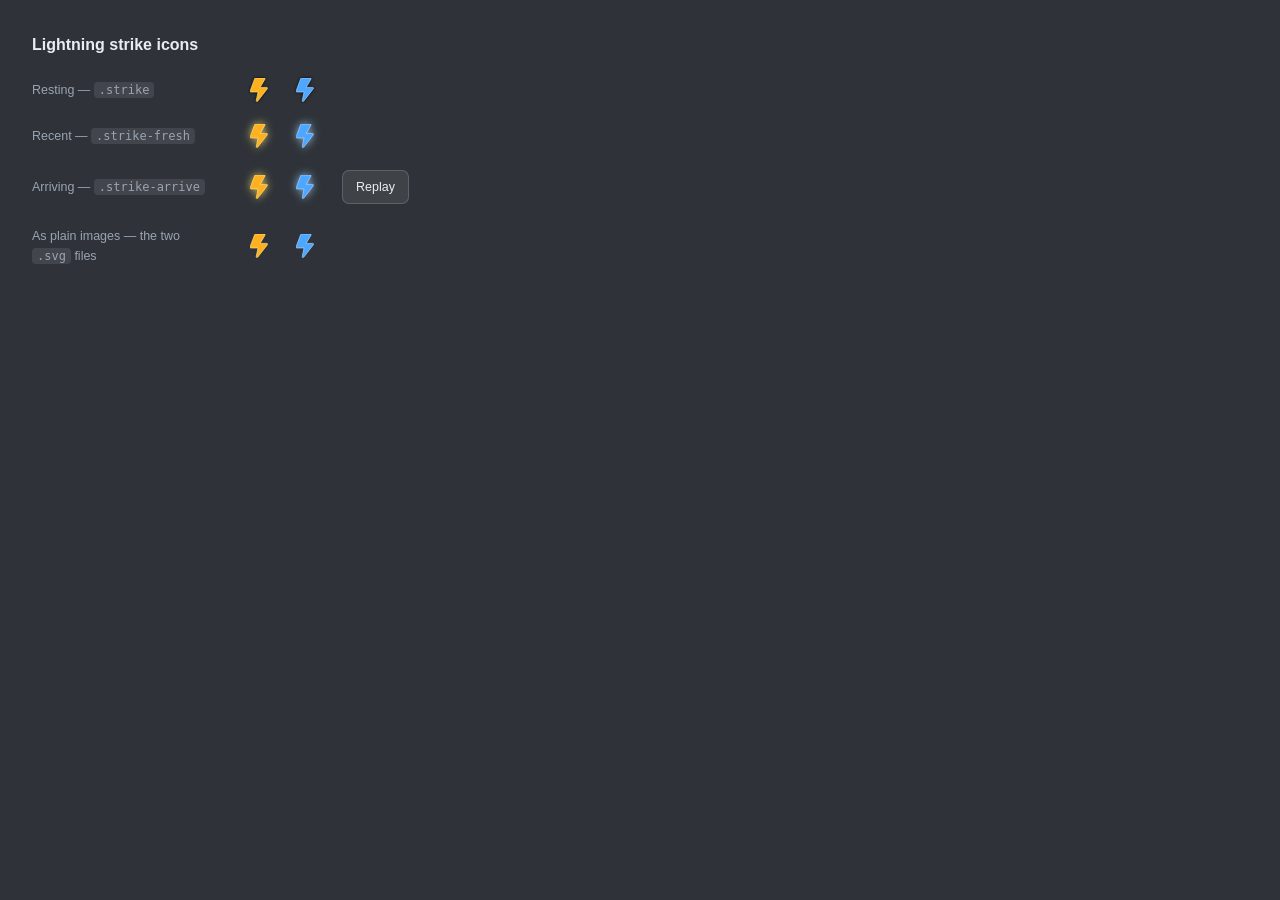
==== docs/strike-icons/index.html @ a3088494 "Add a standalone strike-icons bundle docs/strike-icons/ packages the marker styling for use outside " ====
<!doctype html>
<html lang="en">
<head>
<meta charset="utf-8">
<meta name="viewport" content="width=device-width, initial-scale=1">
<title>Lightning strike icons</title>
<link rel="stylesheet" href="strike-icons.css">
<style>
  body { margin:0; padding:32px; background:#2f3339; color:#e9edf2;
    font:14px/1.6 -apple-system, BlinkMacSystemFont, "Segoe UI", Inter, sans-serif; }
  h1 { font-size:16px; margin:0 0 20px; }
  .row { display:flex; align-items:center; gap:28px; margin-bottom:22px; }
  .row .label { width:190px; color:#9aa4b1; font-size:12.5px; }
  button { background:rgba(255,255,255,.08); color:#e9edf2;
    border:1px solid rgba(255,255,255,.16); border-radius:7px;
    padding:6px 13px; font:inherit; font-size:12.5px; cursor:pointer; }
  code { background:rgba(255,255,255,.09); padding:1px 5px; border-radius:4px; font-size:12px; }
</style>
</head>
<body>

<h1>Lightning strike icons</h1>

<div class="row">
  <span class="label">Resting — <code>.strike</code></span>
  <span class="strike strike-orange"><svg viewBox="0 0 23 31"><path/></svg></span>
  <span class="strike strike-blue"><svg viewBox="0 0 23 31"><path/></svg></span>
</div>

<div class="row">
  <span class="label">Recent — <code>.strike-fresh</code></span>
  <span class="strike strike-orange strike-fresh"><svg viewBox="0 0 23 31"><path/></svg></span>
  <span class="strike strike-blue strike-fresh"><svg viewBox="0 0 23 31"><path/></svg></span>
</div>

<div class="row">
  <span class="label">Arriving — <code>.strike-arrive</code></span>
  <span class="strike strike-orange" id="a"><span class="strike-ring"></span><svg viewBox="0 0 23 31"><path/></svg></span>
  <span class="strike strike-blue" id="b"><span class="strike-ring"></span><svg viewBox="0 0 23 31"><path/></svg></span>
  <button id="play">Replay</button>
</div>

<div class="row">
  <span class="label">As plain images — the two <code>.svg</code> files</span>
  <img src="lightning-orange.svg" alt="Cloud-to-ground strike" width="18">
  <img src="lightning-blue.svg" alt="Intra-cloud strike" width="18">
</div>

<script>
/* One shared path, filled into every inline <svg> on the page. Inline is what
   lets the CSS animate the fill for the white-hot flash. */
const D = 'M18.3193 0H6.95469C6.5366 0 6.16264 0.260099 6.01717 0.652067L0.0632346 16.6952C-0.179191 17.3484 0.303992 18.0431 1.00075 18.0431H10.277L7.94665 29.2503C7.73063 30.2892 9.06821 30.905 9.717 30.0653L22.3178 13.7581C22.8257 13.1008 22.3572 12.1466 21.5265 12.1466H12.9558L19.1824 1.50502C19.5725 0.838366 19.0917 0 18.3193 0Z';
document.querySelectorAll('.strike svg path').forEach(p => p.setAttribute('d', D));

/* Add .strike-arrive to animate; remove it on animationend and the icon settles
   into whatever state it is left in. */
function arrive(el) {
  el.classList.remove('strike-arrive');
  void el.offsetWidth;                       // restart the animation
  el.classList.add('strike-arrive');
  el.addEventListener('animationend', function done(ev) {
    if (ev.animationName !== 'strike-bloom') return;
    el.removeEventListener('animationend', done);
    el.classList.remove('strike-arrive');
    el.classList.add('strike-fresh');         // hand over to the static halo
  });
}
const play = () => ['a', 'b'].forEach(id => arrive(document.getElementById(id)));
document.getElementById('play').addEventListener('click', play);
play();
</script>
</body>
</html>
---- docs/strike-icons/strike-icons.css ----
/* ============================================================================
   Lightning strike icons — standalone styling
   ----------------------------------------------------------------------------
   Self-contained: no build step, no dependencies, nothing outside this file.

   Markup, per strike:

     <span class="strike strike-orange">
       <span class="strike-ring"></span>
       <svg viewBox="0 0 23 31"><path d="…"/></svg>
     </span>

   Add classes to change state:
     .strike-fresh    static halo   — hold it while the strike is recent
     .strike-arrive   arrival       — add once on arrival, remove on animationend

   The <svg> must be INLINE in the HTML, not an <img src="lightning-orange.svg">.
   The white-hot flash animates the path's fill, and CSS cannot reach inside an
   image. The two .svg files in this folder have their colours baked in for use
   as plain images where no animation is needed.
   ========================================================================= */

.strike {
  /* Palette. Override these on .strike (or any ancestor) for other colours. */
  --c:     #ffb020;                    /* body   */
  --c2:    #ffe27a;                    /* rim    */
  --halo:  rgba(255, 226, 122, .8);    /* glow while fresh */

  /* 23:31 is the artwork's aspect ratio — keep it or the glyph letterboxes. */
  --w: 18px;
  --h: 24px;

  position: relative;
  display: inline-block;
  width: var(--w);
  height: var(--h);
}

.strike-orange { --c: #ffb020; --c2: #ffe27a; --halo: rgba(255, 226, 122, .8); }
.strike-blue   { --c: #4da6ff; --c2: #a8d5ff; --halo: rgba(168, 213, 255, .8); }

.strike svg {
  width: 100%; height: 100%; display: block;
  filter: drop-shadow(0 0 1.5px rgba(0, 0, 0, .85));
  /* Eases every handover between arrival, halo and rest so none of them pops. */
  transition: filter .45s ease-out;
}
.strike svg path {
  fill: var(--c); stroke: var(--c2); stroke-width: .9;
  stroke-linejoin: round; stroke-linecap: round;
}

/* Scale from the point the strike actually hits, so it holds still while the
   glyph grows. Orange is a ground strike, so it is anchored at the bolt tip. */
.strike-orange svg { transform-origin: 50% 100%; }
.strike-blue   svg { transform-origin: 50% 50%; }

/* ---------------------------------------------------------------------------
   The state — held, unanimated, while a strike is recent.
   Opacity alone cannot express recency: if you fade strikes by age, the top of
   that ramp is flat, so the newest and the nearly-expired look identical.
   ------------------------------------------------------------------------ */
.strike-fresh svg { filter: drop-shadow(0 0 4px var(--halo)); }

/* ---------------------------------------------------------------------------
   The moment — fires once, on arrival. About 2.9s end to end.
   Every keyframe ends where the state above starts, so removing .strike-arrive
   hands over to .strike-fresh invisibly.
   ------------------------------------------------------------------------ */

/* The ring expands from the strike point, so it is anchored to the bolt tip for
   ground strikes and to the centre for cloud strikes. */
.strike-ring {
  position: absolute; left: 50%; top: 100%;
  width: 12px; height: 12px; margin: -6px 0 0 -6px;
  border-radius: 50%; border: 2px solid var(--c2);
  opacity: 0; pointer-events: none;
}
.strike-blue .strike-ring { top: 50%; }

/* The drop rides on the <svg>, not the wrapper, so the ring stays pinned to the
   strike point instead of being dragged down with the glyph. Two animations on
   one element is fine — they touch different properties. */
.strike-arrive svg {
  animation: strike-drop 1.0s cubic-bezier(.22, 1, .36, 1) both,
             strike-bloom 2.9s ease-out both;
}
.strike-arrive .strike-ring { animation: strike-shock 2.9s cubic-bezier(.15, .7, .3, 1) both; }
.strike-arrive svg path     { animation: strike-cool 2.4s ease-out both; }

/* Falls a few pixels into place as it lands — enough to read as downward
   motion, not so much that it looks like the marker is in the wrong spot. */
@keyframes strike-drop {
  0%   { transform: translateY(-5px) scale(1.35); opacity: 0; }
  30%  { opacity: 1; }
  55%  { transform: translateY(0) scale(1.06); }
  100% { transform: translateY(0) scale(1); opacity: 1; }
}
@keyframes strike-shock {
  0%   { transform: scale(.4); opacity: .95; border-width: 2px; }
  100% { transform: scale(6); opacity: 0; border-width: .5px; }
}
@keyframes strike-cool {
  0%, 24% { fill: #fff; stroke: #fff; }
  100%    { fill: var(--c); stroke: var(--c2); }
}
@keyframes strike-bloom {
  0%        { filter: drop-shadow(0 0 10px rgba(255, 255, 255, 1)); }
  28%       { filter: drop-shadow(0 0 8px rgba(255, 255, 255, .9)); }
  60%, 100% { filter: drop-shadow(0 0 4px var(--halo)); }
}

/* No arrival animation, but the halo still applies — it is state, not motion. */
@media (prefers-reduced-motion: reduce) {
  .strike-arrive svg,
  .strike-arrive svg path,
  .strike-arrive .strike-ring { animation: none; }
  .strike-arrive svg { transform: none; opacity: 1; }
  .strike-arrive .strike-ring { display: none; }
}
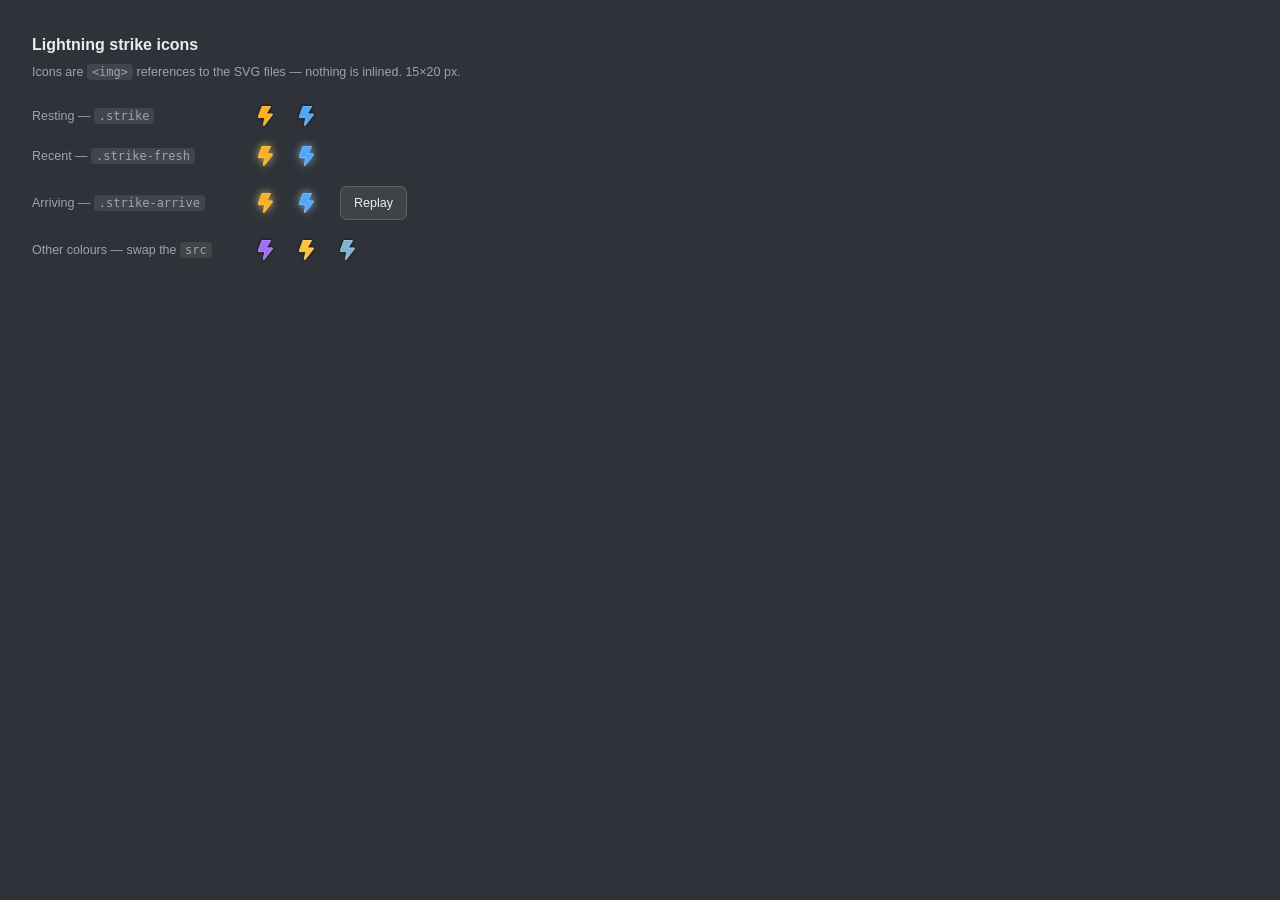
==== commit c0c160f0: "Render strike icons as <img>, and size them 15x20 Icons are now <img> references to the files in str" ====
--- a/docs/strike-icons/index.html
+++ b/docs/strike-icons/index.html
@@ -8,9 +8,10 @@
 <style>
   body { margin:0; padding:32px; background:#2f3339; color:#e9edf2;
     font:14px/1.6 -apple-system, BlinkMacSystemFont, "Segoe UI", Inter, sans-serif; }
-  h1 { font-size:16px; margin:0 0 20px; }
-  .row { display:flex; align-items:center; gap:28px; margin-bottom:22px; }
-  .row .label { width:190px; color:#9aa4b1; font-size:12.5px; }
+  h1 { font-size:16px; margin:0 0 4px; }
+  p  { margin:0 0 24px; color:#9aa4b1; font-size:12.5px; }
+  .row { display:flex; align-items:center; gap:26px; margin-bottom:20px; }
+  .row .label { width:200px; color:#9aa4b1; font-size:12.5px; }
   button { background:rgba(255,255,255,.08); color:#e9edf2;
     border:1px solid rgba(255,255,255,.16); border-radius:7px;
     padding:6px 13px; font:inherit; font-size:12.5px; cursor:pointer; }
@@ -20,49 +21,46 @@
 <body>
 
 <h1>Lightning strike icons</h1>
+<p>Icons are <code>&lt;img&gt;</code> references to the SVG files — nothing is inlined. 15&times;20&nbsp;px.</p>
 
 <div class="row">
   <span class="label">Resting — <code>.strike</code></span>
-  <span class="strike strike-orange"><svg viewBox="0 0 23 31"><path/></svg></span>
-  <span class="strike strike-blue"><svg viewBox="0 0 23 31"><path/></svg></span>
+  <span class="strike strike-orange"><span class="strike-glyph"><img src="lightning-orange.svg" alt="Cloud-to-ground strike"></span></span>
+  <span class="strike strike-blue"><span class="strike-glyph"><img src="lightning-blue.svg" alt="Intra-cloud strike"></span></span>
 </div>
 
 <div class="row">
   <span class="label">Recent — <code>.strike-fresh</code></span>
-  <span class="strike strike-orange strike-fresh"><svg viewBox="0 0 23 31"><path/></svg></span>
-  <span class="strike strike-blue strike-fresh"><svg viewBox="0 0 23 31"><path/></svg></span>
+  <span class="strike strike-orange strike-fresh"><span class="strike-glyph"><img src="lightning-orange.svg" alt=""></span></span>
+  <span class="strike strike-blue strike-fresh"><span class="strike-glyph"><img src="lightning-blue.svg" alt=""></span></span>
 </div>
 
 <div class="row">
   <span class="label">Arriving — <code>.strike-arrive</code></span>
-  <span class="strike strike-orange" id="a"><span class="strike-ring"></span><svg viewBox="0 0 23 31"><path/></svg></span>
-  <span class="strike strike-blue" id="b"><span class="strike-ring"></span><svg viewBox="0 0 23 31"><path/></svg></span>
+  <span class="strike strike-orange" id="a"><span class="strike-ring"></span><span class="strike-glyph"><img src="lightning-orange.svg" alt=""></span></span>
+  <span class="strike strike-blue" id="b"><span class="strike-ring"></span><span class="strike-glyph"><img src="lightning-blue.svg" alt=""></span></span>
   <button id="play">Replay</button>
 </div>
 
 <div class="row">
-  <span class="label">As plain images — the two <code>.svg</code> files</span>
-  <img src="lightning-orange.svg" alt="Cloud-to-ground strike" width="18">
-  <img src="lightning-blue.svg" alt="Intra-cloud strike" width="18">
+  <span class="label">Other colours — swap the <code>src</code></span>
+  <span class="strike strike-purple"><span class="strike-glyph"><img src="lightning-purple.svg" alt="Intra-cloud strike, purple"></span></span>
+  <span class="strike strike-amber"><span class="strike-glyph"><img src="lightning-amber.svg" alt="Cloud-to-ground strike, amber"></span></span>
+  <span class="strike strike-steel"><span class="strike-glyph"><img src="lightning-steel.svg" alt="Intra-cloud strike, steel"></span></span>
 </div>
 
 <script>
-/* One shared path, filled into every inline <svg> on the page. Inline is what
-   lets the CSS animate the fill for the white-hot flash. */
-const D = 'M18.3193 0H6.95469C6.5366 0 6.16264 0.260099 6.01717 0.652067L0.0632346 16.6952C-0.179191 17.3484 0.303992 18.0431 1.00075 18.0431H10.277L7.94665 29.2503C7.73063 30.2892 9.06821 30.905 9.717 30.0653L22.3178 13.7581C22.8257 13.1008 22.3572 12.1466 21.5265 12.1466H12.9558L19.1824 1.50502C19.5725 0.838366 19.0917 0 18.3193 0Z';
-document.querySelectorAll('.strike svg path').forEach(p => p.setAttribute('d', D));
-
 /* Add .strike-arrive to animate; remove it on animationend and the icon settles
    into whatever state it is left in. */
 function arrive(el) {
-  el.classList.remove('strike-arrive');
-  void el.offsetWidth;                       // restart the animation
+  el.classList.remove('strike-arrive', 'strike-fresh');
+  void el.offsetWidth;                        // restart the animation
   el.classList.add('strike-arrive');
   el.addEventListener('animationend', function done(ev) {
     if (ev.animationName !== 'strike-bloom') return;
     el.removeEventListener('animationend', done);
     el.classList.remove('strike-arrive');
-    el.classList.add('strike-fresh');         // hand over to the static halo
+    el.classList.add('strike-fresh');          // hand over to the static halo
   });
 }
 const play = () => ['a', 'b'].forEach(id => arrive(document.getElementById(id)));
--- a/docs/strike-icons/strike-icons.css
+++ b/docs/strike-icons/strike-icons.css
@@ -1,34 +1,42 @@
 /* ============================================================================
    Lightning strike icons — standalone styling
    ----------------------------------------------------------------------------
-   Self-contained: no build step, no dependencies, nothing outside this file.
+   Self-contained: no build step, no dependencies, nothing outside this folder.
 
    Markup, per strike:
 
      <span class="strike strike-orange">
        <span class="strike-ring"></span>
-       <svg viewBox="0 0 23 31"><path d="…"/></svg>
+       <span class="strike-glyph"><img src="lightning-orange.svg" alt=""></span>
      </span>
 
-   Add classes to change state:
-     .strike-fresh    static halo   — hold it while the strike is recent
-     .strike-arrive   arrival       — add once on arrival, remove on animationend
+   State classes:
+     .strike-fresh    static halo — hold it while the strike is recent
+     .strike-arrive   arrival     — add once, remove on animationend
 
-   The <svg> must be INLINE in the HTML, not an <img src="lightning-orange.svg">.
-   The white-hot flash animates the path's fill, and CSS cannot reach inside an
-   image. The two .svg files in this folder have their colours baked in for use
-   as plain images where no animation is needed.
+   ---- Why the extra .strike-glyph wrapper ----
+   The icon is an <img>, so CSS cannot reach the path inside it: fill and stroke
+   are fixed by the file. Two things fall out of that.
+
+   1. The white-hot arrival flash is painted as a separate white layer on top,
+      masked to the glyph's silhouette by lightning-mask.svg. It has to sit
+      inside the same wrapper as the <img> so the drop animation moves both
+      together.
+   2. Recolouring means swapping the file. Change the <img src> — there is one
+      SVG per colour in this folder.
+
+   The halo and shadow are drop-shadow filters, which DO work on an <img>
+   because they follow its alpha channel.
    ========================================================================= */
 
 .strike {
-  /* Palette. Override these on .strike (or any ancestor) for other colours. */
-  --c:     #ffb020;                    /* body   */
-  --c2:    #ffe27a;                    /* rim    */
-  --halo:  rgba(255, 226, 122, .8);    /* glow while fresh */
+  /* Rim and halo only. The body colour lives in the SVG file itself. */
+  --c2:   #ffe27a;                     /* ring stroke      */
+  --halo: rgba(255, 226, 122, .8);     /* glow while fresh */
 
-  /* 23:31 is the artwork's aspect ratio — keep it or the glyph letterboxes. */
-  --w: 18px;
-  --h: 24px;
+  /* 23:31 is the artwork's aspect ratio — 15x20 keeps it, near enough. */
+  --w: 15px;
+  --h: 20px;
 
   position: relative;
   display: inline-block;
@@ -36,31 +44,42 @@
   height: var(--h);
 }
 
-.strike-orange { --c: #ffb020; --c2: #ffe27a; --halo: rgba(255, 226, 122, .8); }
-.strike-blue   { --c: #4da6ff; --c2: #a8d5ff; --halo: rgba(168, 213, 255, .8); }
+.strike-orange { --c2: #ffe27a; --halo: rgba(255, 226, 122, .8); }
+.strike-blue   { --c2: #a8d5ff; --halo: rgba(168, 213, 255, .8); }
+.strike-purple { --c2: #d7bcff; --halo: rgba(215, 188, 255, .8); }
+.strike-amber  { --c2: #fff0b8; --halo: rgba(255, 240, 184, .9); }
+.strike-steel  { --c2: #cfe4f2; --halo: rgba(207, 228, 242, .7); }
 
-.strike svg {
-  width: 100%; height: 100%; display: block;
+.strike-glyph {
+  position: absolute; inset: 0;
   filter: drop-shadow(0 0 1.5px rgba(0, 0, 0, .85));
   /* Eases every handover between arrival, halo and rest so none of them pops. */
   transition: filter .45s ease-out;
 }
-.strike svg path {
-  fill: var(--c); stroke: var(--c2); stroke-width: .9;
-  stroke-linejoin: round; stroke-linecap: round;
+.strike-glyph img { width: 100%; height: 100%; display: block; }
+
+/* The white flash. A solid white layer clipped to the glyph's silhouette, since
+   the <img>'s own colours cannot be animated. Lives inside .strike-glyph so the
+   drop animation carries it along with the icon. */
+.strike-glyph::after {
+  content: ""; position: absolute; inset: 0;
+  background: #fff; opacity: 0; pointer-events: none;
+  -webkit-mask: url(lightning-mask.svg) center / contain no-repeat;
+          mask: url(lightning-mask.svg) center / contain no-repeat;
 }
 
 /* Scale from the point the strike actually hits, so it holds still while the
-   glyph grows. Orange is a ground strike, so it is anchored at the bolt tip. */
-.strike-orange svg { transform-origin: 50% 100%; }
-.strike-blue   svg { transform-origin: 50% 50%; }
+   glyph grows. Orange and amber are ground strikes, anchored at the bolt tip. */
+.strike-glyph { transform-origin: 50% 50%; }
+.strike-orange .strike-glyph,
+.strike-amber  .strike-glyph { transform-origin: 50% 100%; }
 
 /* ---------------------------------------------------------------------------
    The state — held, unanimated, while a strike is recent.
    Opacity alone cannot express recency: if you fade strikes by age, the top of
    that ramp is flat, so the newest and the nearly-expired look identical.
    ------------------------------------------------------------------------ */
-.strike-fresh svg { filter: drop-shadow(0 0 4px var(--halo)); }
+.strike-fresh .strike-glyph { filter: drop-shadow(0 0 4px var(--halo)); }
 
 /* ---------------------------------------------------------------------------
    The moment — fires once, on arrival. About 2.9s end to end.
@@ -69,24 +88,29 @@
    ------------------------------------------------------------------------ */
 
 /* The ring expands from the strike point, so it is anchored to the bolt tip for
-   ground strikes and to the centre for cloud strikes. */
+   ground strikes and to the centre for cloud strikes: a ground strike terminates
+   on the ground, an intra-cloud discharge does not. That assumes the two are
+   positioned the way a map positions them — tip on the coordinate for ground,
+   glyph centre on the coordinate for cloud. Laid out side by side on a shared
+   baseline instead, the two rings will sit at visibly different heights. */
 .strike-ring {
-  position: absolute; left: 50%; top: 100%;
+  position: absolute; left: 50%; top: 50%;
   width: 12px; height: 12px; margin: -6px 0 0 -6px;
   border-radius: 50%; border: 2px solid var(--c2);
   opacity: 0; pointer-events: none;
 }
-.strike-blue .strike-ring { top: 50%; }
+.strike-orange .strike-ring,
+.strike-amber  .strike-ring { top: 100%; }
 
-/* The drop rides on the <svg>, not the wrapper, so the ring stays pinned to the
-   strike point instead of being dragged down with the glyph. Two animations on
-   one element is fine — they touch different properties. */
-.strike-arrive svg {
+/* The drop rides on .strike-glyph, not the outer wrapper, so the ring stays
+   pinned to the strike point instead of being dragged down with the icon. Two
+   animations on one element is fine — they touch different properties. */
+.strike-arrive .strike-glyph {
   animation: strike-drop 1.0s cubic-bezier(.22, 1, .36, 1) both,
              strike-bloom 2.9s ease-out both;
 }
+.strike-arrive .strike-glyph::after { animation: strike-flash 2.4s ease-out both; }
 .strike-arrive .strike-ring { animation: strike-shock 2.9s cubic-bezier(.15, .7, .3, 1) both; }
-.strike-arrive svg path     { animation: strike-cool 2.4s ease-out both; }
 
 /* Falls a few pixels into place as it lands — enough to read as downward
    motion, not so much that it looks like the marker is in the wrong spot. */
@@ -96,13 +120,13 @@
   55%  { transform: translateY(0) scale(1.06); }
   100% { transform: translateY(0) scale(1); opacity: 1; }
 }
+@keyframes strike-flash {
+  0%, 24% { opacity: 1; }
+  100%    { opacity: 0; }
+}
 @keyframes strike-shock {
   0%   { transform: scale(.4); opacity: .95; border-width: 2px; }
   100% { transform: scale(6); opacity: 0; border-width: .5px; }
-}
-@keyframes strike-cool {
-  0%, 24% { fill: #fff; stroke: #fff; }
-  100%    { fill: var(--c); stroke: var(--c2); }
 }
 @keyframes strike-bloom {
   0%        { filter: drop-shadow(0 0 10px rgba(255, 255, 255, 1)); }
@@ -112,9 +136,10 @@
 
 /* No arrival animation, but the halo still applies — it is state, not motion. */
 @media (prefers-reduced-motion: reduce) {
-  .strike-arrive svg,
-  .strike-arrive svg path,
+  .strike-arrive .strike-glyph,
+  .strike-arrive .strike-glyph::after,
   .strike-arrive .strike-ring { animation: none; }
-  .strike-arrive svg { transform: none; opacity: 1; }
+  .strike-arrive .strike-glyph { transform: none; opacity: 1; }
+  .strike-arrive .strike-glyph::after { opacity: 0; }
   .strike-arrive .strike-ring { display: none; }
 }
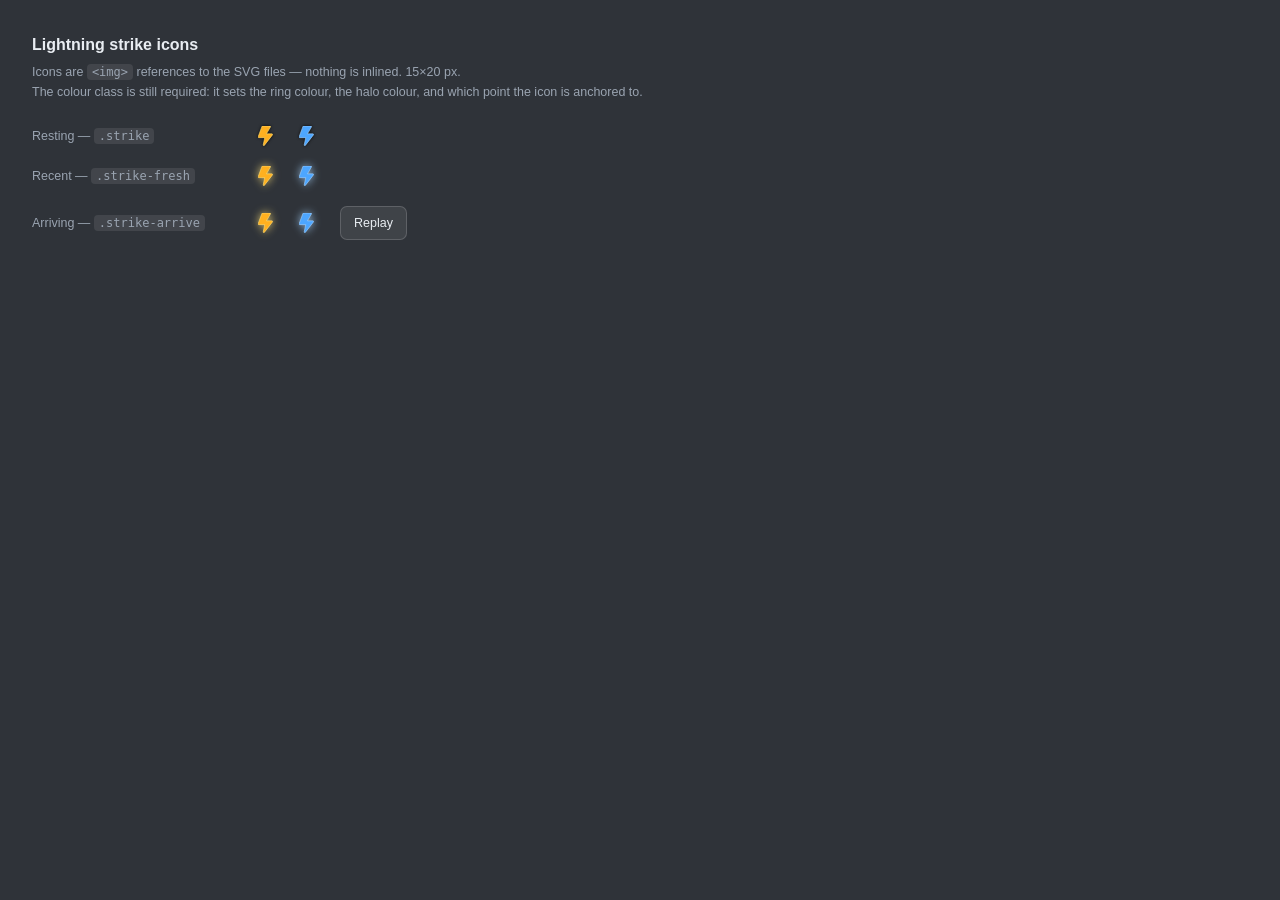
==== commit 784ed117: "Trim the handoff pack to orange and blue, and clarify the colour class Split the map's icon assets i" ====
--- a/docs/strike-icons/index.html
+++ b/docs/strike-icons/index.html
@@ -21,7 +21,8 @@
 <body>
 
 <h1>Lightning strike icons</h1>
-<p>Icons are <code>&lt;img&gt;</code> references to the SVG files — nothing is inlined. 15&times;20&nbsp;px.</p>
+<p>Icons are <code>&lt;img&gt;</code> references to the SVG files — nothing is inlined. 15&times;20&nbsp;px.<br>
+The colour class is still required: it sets the ring colour, the halo colour, and which point the icon is anchored to.</p>
 
 <div class="row">
   <span class="label">Resting — <code>.strike</code></span>
@@ -40,13 +41,6 @@
   <span class="strike strike-orange" id="a"><span class="strike-ring"></span><span class="strike-glyph"><img src="lightning-orange.svg" alt=""></span></span>
   <span class="strike strike-blue" id="b"><span class="strike-ring"></span><span class="strike-glyph"><img src="lightning-blue.svg" alt=""></span></span>
   <button id="play">Replay</button>
-</div>
-
-<div class="row">
-  <span class="label">Other colours — swap the <code>src</code></span>
-  <span class="strike strike-purple"><span class="strike-glyph"><img src="lightning-purple.svg" alt="Intra-cloud strike, purple"></span></span>
-  <span class="strike strike-amber"><span class="strike-glyph"><img src="lightning-amber.svg" alt="Cloud-to-ground strike, amber"></span></span>
-  <span class="strike strike-steel"><span class="strike-glyph"><img src="lightning-steel.svg" alt="Intra-cloud strike, steel"></span></span>
 </div>
 
 <script>
--- a/docs/strike-icons/strike-icons.css
+++ b/docs/strike-icons/strike-icons.css
@@ -14,6 +14,13 @@
      .strike-fresh    static halo — hold it while the strike is recent
      .strike-arrive   arrival     — add once, remove on animationend
 
+   ---- What the colour class does ----
+   The body colour comes from the SVG file, so .strike-orange / .strike-blue are
+   not setting it. They are still required, for three things: the ring's stroke
+   colour, the halo colour, and which point the icon is anchored to. Drop the
+   class and you get a bare fallback for the first two and centre anchoring for
+   the third.
+
    ---- Why the extra .strike-glyph wrapper ----
    The icon is an <img>, so CSS cannot reach the path inside it: fill and stroke
    are fixed by the file. Two things fall out of that.
@@ -29,11 +36,9 @@
    because they follow its alpha channel.
    ========================================================================= */
 
+/* Structure only — no colour, so the colour class below is genuinely required
+   rather than silently shadowed by a default. */
 .strike {
-  /* Rim and halo only. The body colour lives in the SVG file itself. */
-  --c2:   #ffe27a;                     /* ring stroke      */
-  --halo: rgba(255, 226, 122, .8);     /* glow while fresh */
-
   /* 23:31 is the artwork's aspect ratio — 15x20 keeps it, near enough. */
   --w: 15px;
   --h: 20px;
@@ -44,17 +49,23 @@
   height: var(--h);
 }
 
+/* Ground strike. Anchored at the bolt tip, because a ground strike terminates
+   at a point on the ground and that point is what the icon marks. */
 .strike-orange { --c2: #ffe27a; --halo: rgba(255, 226, 122, .8); }
-.strike-blue   { --c2: #a8d5ff; --halo: rgba(168, 213, 255, .8); }
-.strike-purple { --c2: #d7bcff; --halo: rgba(215, 188, 255, .8); }
-.strike-amber  { --c2: #fff0b8; --halo: rgba(255, 240, 184, .9); }
-.strike-steel  { --c2: #cfe4f2; --halo: rgba(207, 228, 242, .7); }
+.strike-orange .strike-glyph { transform-origin: 50% 100%; }
+.strike-orange .strike-ring  { top: 100%; }
 
+/* Cloud strike. Centred, because an intra-cloud discharge has no ground
+   contact point. */
+.strike-blue { --c2: #a8d5ff; --halo: rgba(168, 213, 255, .8); }
 .strike-glyph {
   position: absolute; inset: 0;
   filter: drop-shadow(0 0 1.5px rgba(0, 0, 0, .85));
   /* Eases every handover between arrival, halo and rest so none of them pops. */
   transition: filter .45s ease-out;
+  /* Scale from the point the strike hits, so it holds still while the glyph
+     grows. Overridden to the bolt tip for ground strikes above. */
+  transform-origin: 50% 50%;
 }
 .strike-glyph img { width: 100%; height: 100%; display: block; }
 
@@ -68,18 +79,12 @@
           mask: url(lightning-mask.svg) center / contain no-repeat;
 }
 
-/* Scale from the point the strike actually hits, so it holds still while the
-   glyph grows. Orange and amber are ground strikes, anchored at the bolt tip. */
-.strike-glyph { transform-origin: 50% 50%; }
-.strike-orange .strike-glyph,
-.strike-amber  .strike-glyph { transform-origin: 50% 100%; }
-
 /* ---------------------------------------------------------------------------
    The state — held, unanimated, while a strike is recent.
    Opacity alone cannot express recency: if you fade strikes by age, the top of
    that ramp is flat, so the newest and the nearly-expired look identical.
    ------------------------------------------------------------------------ */
-.strike-fresh .strike-glyph { filter: drop-shadow(0 0 4px var(--halo)); }
+.strike-fresh .strike-glyph { filter: drop-shadow(0 0 4px var(--halo, rgba(255, 255, 255, .7))); }
 
 /* ---------------------------------------------------------------------------
    The moment — fires once, on arrival. About 2.9s end to end.
@@ -96,11 +101,9 @@
 .strike-ring {
   position: absolute; left: 50%; top: 50%;
   width: 12px; height: 12px; margin: -6px 0 0 -6px;
-  border-radius: 50%; border: 2px solid var(--c2);
+  border-radius: 50%; border: 2px solid var(--c2, #a8d5ff);
   opacity: 0; pointer-events: none;
 }
-.strike-orange .strike-ring,
-.strike-amber  .strike-ring { top: 100%; }
 
 /* The drop rides on .strike-glyph, not the outer wrapper, so the ring stays
    pinned to the strike point instead of being dragged down with the icon. Two
@@ -131,7 +134,7 @@
 @keyframes strike-bloom {
   0%        { filter: drop-shadow(0 0 10px rgba(255, 255, 255, 1)); }
   28%       { filter: drop-shadow(0 0 8px rgba(255, 255, 255, .9)); }
-  60%, 100% { filter: drop-shadow(0 0 4px var(--halo)); }
+  60%, 100% { filter: drop-shadow(0 0 4px var(--halo, rgba(255, 255, 255, .7))); }
 }
 
 /* No arrival animation, but the halo still applies — it is state, not motion. */
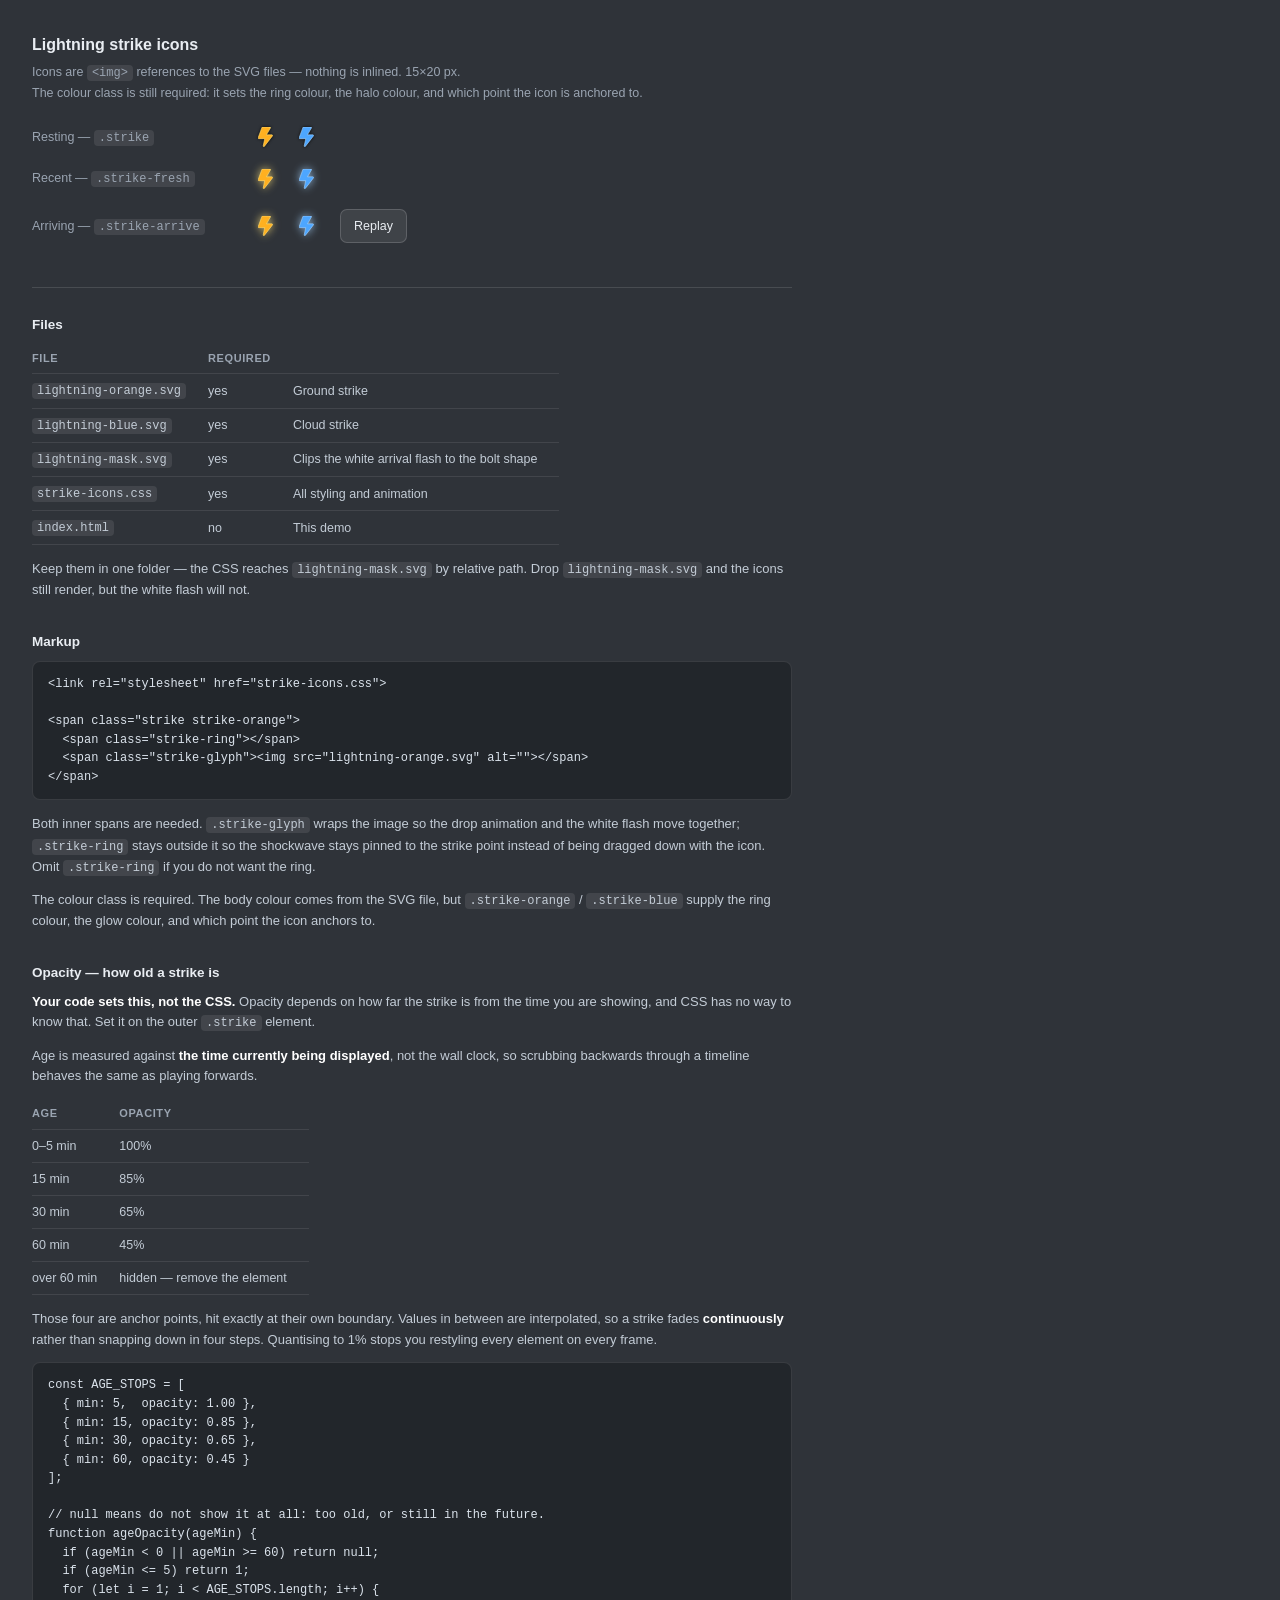
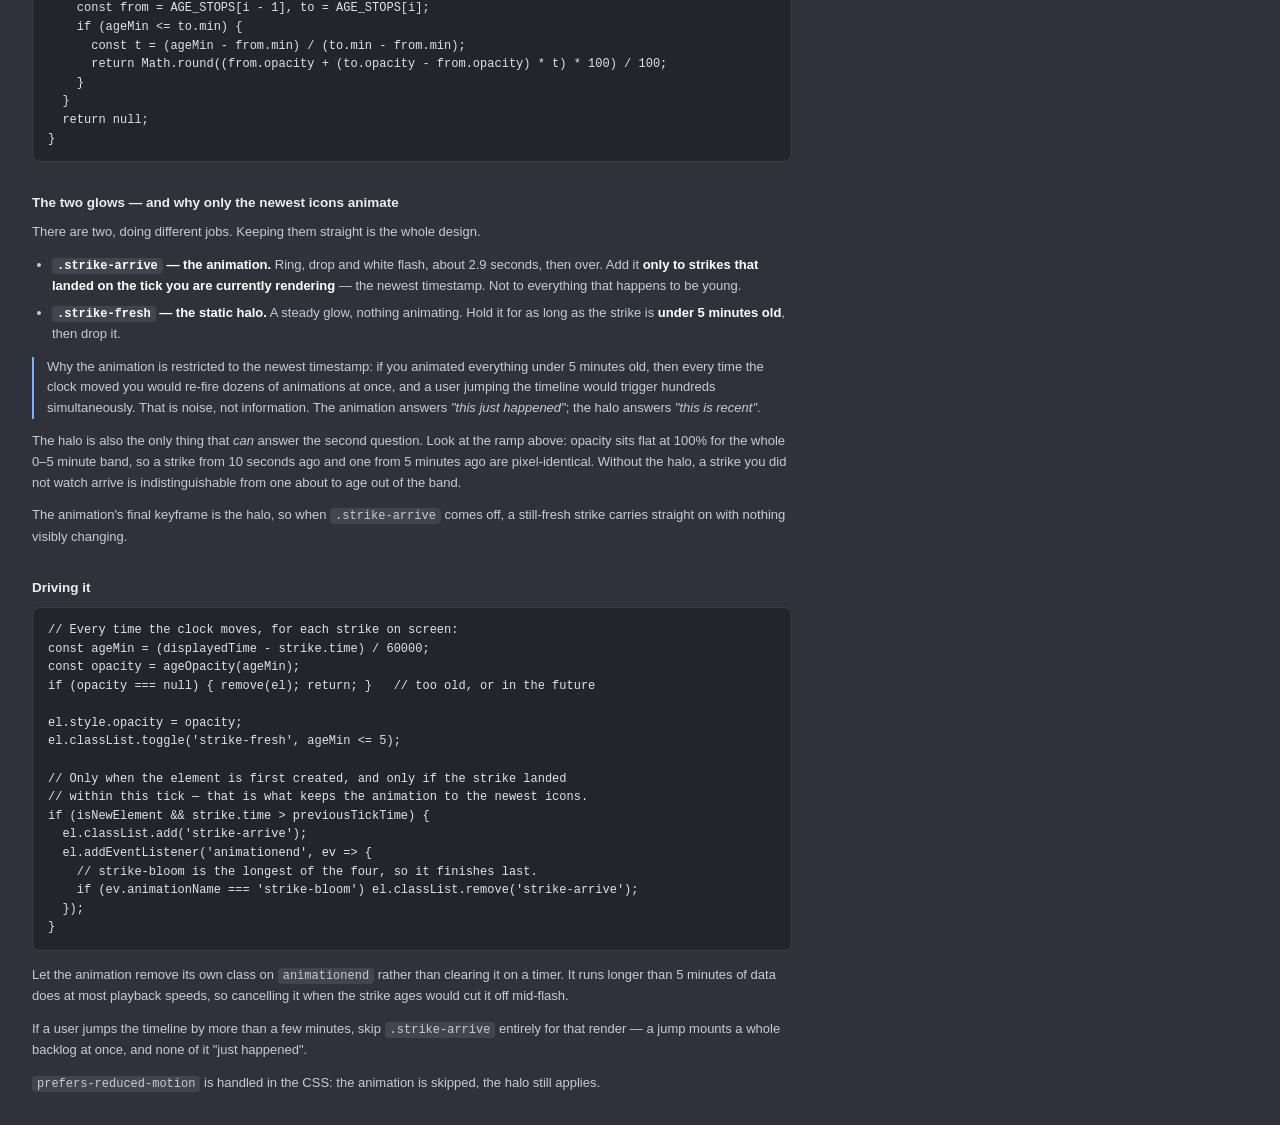
==== commit d6482800: "Document the pack: usage, the opacity ramp, and the two glows The demo page now carries the instruct" ====
--- a/docs/strike-icons/index.html
+++ b/docs/strike-icons/index.html
@@ -16,6 +16,22 @@
     border:1px solid rgba(255,255,255,.16); border-radius:7px;
     padding:6px 13px; font:inherit; font-size:12.5px; cursor:pointer; }
   code { background:rgba(255,255,255,.09); padding:1px 5px; border-radius:4px; font-size:12px; }
+
+  .doc { max-width:760px; margin-top:44px; border-top:1px solid rgba(255,255,255,.12); padding-top:26px; }
+  .doc h2 { font-size:13.5px; margin:30px 0 8px; }
+  .doc h2:first-child { margin-top:0; }
+  .doc p, .doc li { color:#c3ccd6; font-size:13px; margin:0 0 12px; }
+  .doc ul { margin:0 0 12px; padding-left:20px; }
+  .doc li { margin-bottom:6px; }
+  .doc b { color:#fff; }
+  pre { background:#22262b; border:1px solid rgba(255,255,255,.10); border-radius:8px;
+    padding:13px 15px; overflow-x:auto; font-size:12px; line-height:1.55;
+    color:#dbe3ec; margin:0 0 14px; }
+  table { border-collapse:collapse; margin:0 0 14px; font-size:12.5px; }
+  th, td { text-align:left; padding:6px 22px 6px 0; border-bottom:1px solid rgba(255,255,255,.09); }
+  th { color:#9aa4b1; font-weight:600; font-size:11px; text-transform:uppercase; letter-spacing:.6px; }
+  td { color:#c3ccd6; }
+  .note { border-left:2px solid #7db3ff; padding-left:13px; }
 </style>
 </head>
 <body>
@@ -61,5 +77,122 @@
 document.getElementById('play').addEventListener('click', play);
 play();
 </script>
+<section class="doc">
+
+<h2>Files</h2>
+<table>
+  <tr><th>File</th><th>Required</th><th></th></tr>
+  <tr><td><code>lightning-orange.svg</code></td><td>yes</td><td>Ground strike</td></tr>
+  <tr><td><code>lightning-blue.svg</code></td><td>yes</td><td>Cloud strike</td></tr>
+  <tr><td><code>lightning-mask.svg</code></td><td>yes</td><td>Clips the white arrival flash to the bolt shape</td></tr>
+  <tr><td><code>strike-icons.css</code></td><td>yes</td><td>All styling and animation</td></tr>
+  <tr><td><code>index.html</code></td><td>no</td><td>This demo</td></tr>
+</table>
+<p>Keep them in one folder — the CSS reaches <code>lightning-mask.svg</code> by relative path.
+Drop <code>lightning-mask.svg</code> and the icons still render, but the white flash will not.</p>
+
+<h2>Markup</h2>
+<pre>&lt;link rel="stylesheet" href="strike-icons.css"&gt;
+
+&lt;span class="strike strike-orange"&gt;
+  &lt;span class="strike-ring"&gt;&lt;/span&gt;
+  &lt;span class="strike-glyph"&gt;&lt;img src="lightning-orange.svg" alt=""&gt;&lt;/span&gt;
+&lt;/span&gt;</pre>
+<p>Both inner spans are needed. <code>.strike-glyph</code> wraps the image so the drop animation
+and the white flash move together; <code>.strike-ring</code> stays outside it so the shockwave
+stays pinned to the strike point instead of being dragged down with the icon. Omit
+<code>.strike-ring</code> if you do not want the ring.</p>
+<p>The colour class is required. The body colour comes from the SVG file, but
+<code>.strike-orange</code> / <code>.strike-blue</code> supply the ring colour, the glow colour, and
+which point the icon anchors to.</p>
+
+<h2>Opacity — how old a strike is</h2>
+<p><b>Your code sets this, not the CSS.</b> Opacity depends on how far the strike is from
+the time you are showing, and CSS has no way to know that. Set it on the outer
+<code>.strike</code> element.</p>
+<p>Age is measured against <b>the time currently being displayed</b>, not the wall clock, so
+scrubbing backwards through a timeline behaves the same as playing forwards.</p>
+<table>
+  <tr><th>Age</th><th>Opacity</th></tr>
+  <tr><td>0–5 min</td><td>100%</td></tr>
+  <tr><td>15 min</td><td>85%</td></tr>
+  <tr><td>30 min</td><td>65%</td></tr>
+  <tr><td>60 min</td><td>45%</td></tr>
+  <tr><td>over 60 min</td><td>hidden — remove the element</td></tr>
+</table>
+<p>Those four are anchor points, hit exactly at their own boundary. Values in between are
+interpolated, so a strike fades <b>continuously</b> rather than snapping down in four steps.
+Quantising to 1% stops you restyling every element on every frame.</p>
+<pre>const AGE_STOPS = [
+  { min: 5,  opacity: 1.00 },
+  { min: 15, opacity: 0.85 },
+  { min: 30, opacity: 0.65 },
+  { min: 60, opacity: 0.45 }
+];
+
+// null means do not show it at all: too old, or still in the future.
+function ageOpacity(ageMin) {
+  if (ageMin &lt; 0 || ageMin &gt;= 60) return null;
+  if (ageMin &lt;= 5) return 1;
+  for (let i = 1; i &lt; AGE_STOPS.length; i++) {
+    const from = AGE_STOPS[i - 1], to = AGE_STOPS[i];
+    if (ageMin &lt;= to.min) {
+      const t = (ageMin - from.min) / (to.min - from.min);
+      return Math.round((from.opacity + (to.opacity - from.opacity) * t) * 100) / 100;
+    }
+  }
+  return null;
+}</pre>
+
+<h2>The two glows — and why only the newest icons animate</h2>
+<p>There are two, doing different jobs. Keeping them straight is the whole design.</p>
+<ul>
+  <li><b><code>.strike-arrive</code> — the animation.</b> Ring, drop and white flash, about 2.9
+    seconds, then over. Add it <b>only to strikes that landed on the tick you are currently
+    rendering</b> — the newest timestamp. Not to everything that happens to be young.</li>
+  <li><b><code>.strike-fresh</code> — the static halo.</b> A steady glow, nothing animating.
+    Hold it for as long as the strike is <b>under 5 minutes old</b>, then drop it.</li>
+</ul>
+<p class="note">Why the animation is restricted to the newest timestamp: if you animated
+everything under 5 minutes old, then every time the clock moved you would re-fire dozens of
+animations at once, and a user jumping the timeline would trigger hundreds simultaneously.
+That is noise, not information. The animation answers <i>"this just happened"</i>; the halo
+answers <i>"this is recent"</i>.</p>
+<p>The halo is also the only thing that <i>can</i> answer the second question. Look at the ramp
+above: opacity sits flat at 100% for the whole 0–5 minute band, so a strike from 10 seconds ago
+and one from 5 minutes ago are pixel-identical. Without the halo, a strike you did not watch
+arrive is indistinguishable from one about to age out of the band.</p>
+<p>The animation's final keyframe is the halo, so when <code>.strike-arrive</code> comes off, a
+still-fresh strike carries straight on with nothing visibly changing.</p>
+
+<h2>Driving it</h2>
+<pre>// Every time the clock moves, for each strike on screen:
+const ageMin = (displayedTime - strike.time) / 60000;
+const opacity = ageOpacity(ageMin);
+if (opacity === null) { remove(el); return; }   // too old, or in the future
+
+el.style.opacity = opacity;
+el.classList.toggle('strike-fresh', ageMin &lt;= 5);
+
+// Only when the element is first created, and only if the strike landed
+// within this tick — that is what keeps the animation to the newest icons.
+if (isNewElement &amp;&amp; strike.time &gt; previousTickTime) {
+  el.classList.add('strike-arrive');
+  el.addEventListener('animationend', ev =&gt; {
+    // strike-bloom is the longest of the four, so it finishes last.
+    if (ev.animationName === 'strike-bloom') el.classList.remove('strike-arrive');
+  });
+}</pre>
+<p>Let the animation remove its own class on <code>animationend</code> rather than clearing it on
+a timer. It runs longer than 5 minutes of data does at most playback speeds, so cancelling it
+when the strike ages would cut it off mid-flash.</p>
+<p>If a user jumps the timeline by more than a few minutes, skip <code>.strike-arrive</code>
+entirely for that render — a jump mounts a whole backlog at once, and none of it "just
+happened".</p>
+<p><code>prefers-reduced-motion</code> is handled in the CSS: the animation is skipped, the halo
+still applies.</p>
+
+</section>
+
 </body>
 </html>
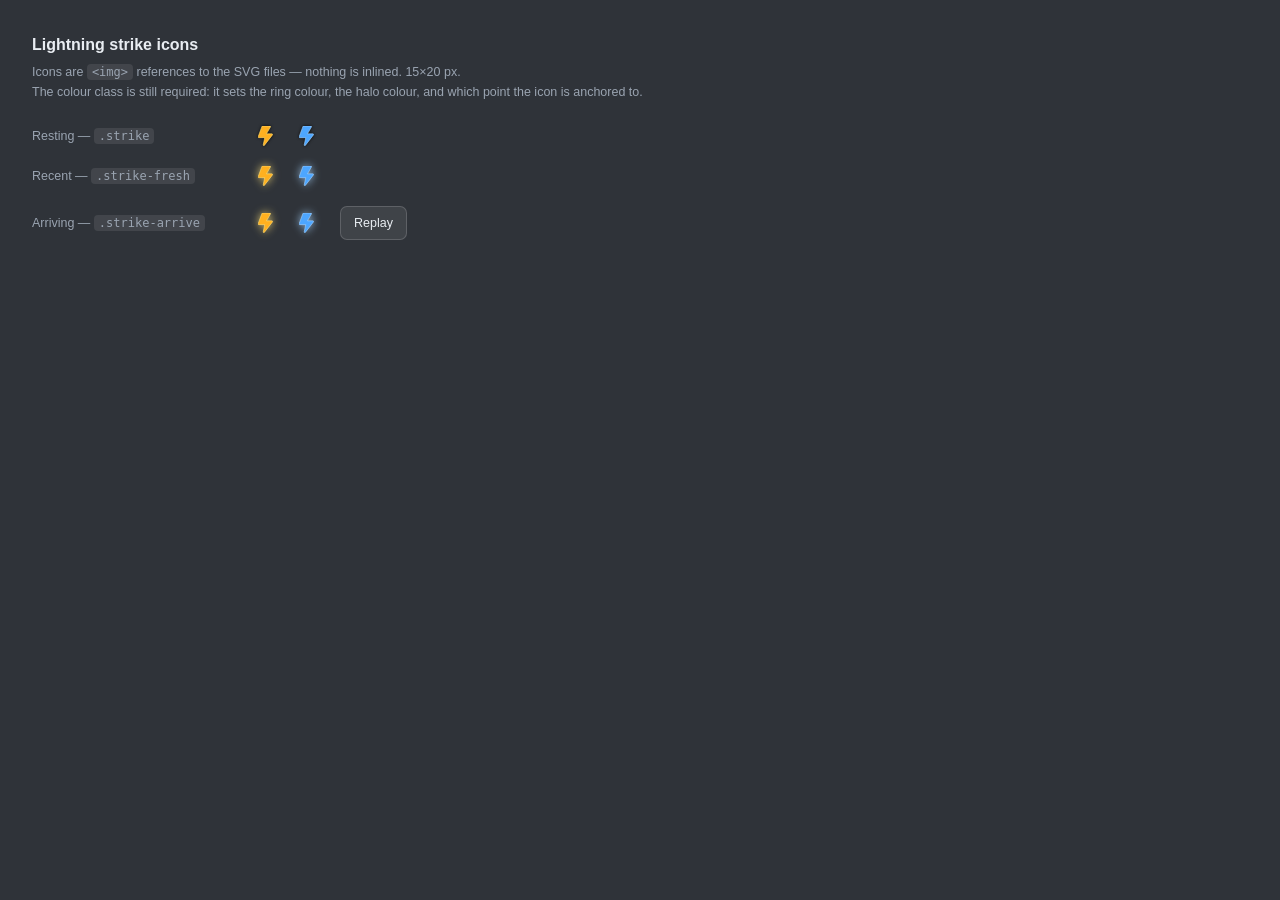
==== commit 251514c9: "Name classes and icons by strike type; drop the pack instructions Colour was the wrong thing to name" ====
--- a/docs/strike-icons/index.html
+++ b/docs/strike-icons/index.html
@@ -17,21 +17,6 @@
     padding:6px 13px; font:inherit; font-size:12.5px; cursor:pointer; }
   code { background:rgba(255,255,255,.09); padding:1px 5px; border-radius:4px; font-size:12px; }
 
-  .doc { max-width:760px; margin-top:44px; border-top:1px solid rgba(255,255,255,.12); padding-top:26px; }
-  .doc h2 { font-size:13.5px; margin:30px 0 8px; }
-  .doc h2:first-child { margin-top:0; }
-  .doc p, .doc li { color:#c3ccd6; font-size:13px; margin:0 0 12px; }
-  .doc ul { margin:0 0 12px; padding-left:20px; }
-  .doc li { margin-bottom:6px; }
-  .doc b { color:#fff; }
-  pre { background:#22262b; border:1px solid rgba(255,255,255,.10); border-radius:8px;
-    padding:13px 15px; overflow-x:auto; font-size:12px; line-height:1.55;
-    color:#dbe3ec; margin:0 0 14px; }
-  table { border-collapse:collapse; margin:0 0 14px; font-size:12.5px; }
-  th, td { text-align:left; padding:6px 22px 6px 0; border-bottom:1px solid rgba(255,255,255,.09); }
-  th { color:#9aa4b1; font-weight:600; font-size:11px; text-transform:uppercase; letter-spacing:.6px; }
-  td { color:#c3ccd6; }
-  .note { border-left:2px solid #7db3ff; padding-left:13px; }
 </style>
 </head>
 <body>
@@ -42,20 +27,20 @@
 
 <div class="row">
   <span class="label">Resting — <code>.strike</code></span>
-  <span class="strike strike-orange"><span class="strike-glyph"><img src="lightning-orange.svg" alt="Cloud-to-ground strike"></span></span>
-  <span class="strike strike-blue"><span class="strike-glyph"><img src="lightning-blue.svg" alt="Intra-cloud strike"></span></span>
+  <span class="strike strike-cloud-to-ground"><span class="strike-glyph"><img src="lightning-cloud-to-ground.svg" alt="Cloud-to-ground strike"></span></span>
+  <span class="strike strike-cloud-to-cloud"><span class="strike-glyph"><img src="lightning-cloud-to-cloud.svg" alt="Cloud-to-cloud strike"></span></span>
 </div>
 
 <div class="row">
   <span class="label">Recent — <code>.strike-fresh</code></span>
-  <span class="strike strike-orange strike-fresh"><span class="strike-glyph"><img src="lightning-orange.svg" alt=""></span></span>
-  <span class="strike strike-blue strike-fresh"><span class="strike-glyph"><img src="lightning-blue.svg" alt=""></span></span>
+  <span class="strike strike-cloud-to-ground strike-fresh"><span class="strike-glyph"><img src="lightning-cloud-to-ground.svg" alt=""></span></span>
+  <span class="strike strike-cloud-to-cloud strike-fresh"><span class="strike-glyph"><img src="lightning-cloud-to-cloud.svg" alt=""></span></span>
 </div>
 
 <div class="row">
   <span class="label">Arriving — <code>.strike-arrive</code></span>
-  <span class="strike strike-orange" id="a"><span class="strike-ring"></span><span class="strike-glyph"><img src="lightning-orange.svg" alt=""></span></span>
-  <span class="strike strike-blue" id="b"><span class="strike-ring"></span><span class="strike-glyph"><img src="lightning-blue.svg" alt=""></span></span>
+  <span class="strike strike-cloud-to-ground" id="a"><span class="strike-ring"></span><span class="strike-glyph"><img src="lightning-cloud-to-ground.svg" alt=""></span></span>
+  <span class="strike strike-cloud-to-cloud" id="b"><span class="strike-ring"></span><span class="strike-glyph"><img src="lightning-cloud-to-cloud.svg" alt=""></span></span>
   <button id="play">Replay</button>
 </div>
 
@@ -77,122 +62,5 @@
 document.getElementById('play').addEventListener('click', play);
 play();
 </script>
-<section class="doc">
-
-<h2>Files</h2>
-<table>
-  <tr><th>File</th><th>Required</th><th></th></tr>
-  <tr><td><code>lightning-orange.svg</code></td><td>yes</td><td>Ground strike</td></tr>
-  <tr><td><code>lightning-blue.svg</code></td><td>yes</td><td>Cloud strike</td></tr>
-  <tr><td><code>lightning-mask.svg</code></td><td>yes</td><td>Clips the white arrival flash to the bolt shape</td></tr>
-  <tr><td><code>strike-icons.css</code></td><td>yes</td><td>All styling and animation</td></tr>
-  <tr><td><code>index.html</code></td><td>no</td><td>This demo</td></tr>
-</table>
-<p>Keep them in one folder — the CSS reaches <code>lightning-mask.svg</code> by relative path.
-Drop <code>lightning-mask.svg</code> and the icons still render, but the white flash will not.</p>
-
-<h2>Markup</h2>
-<pre>&lt;link rel="stylesheet" href="strike-icons.css"&gt;
-
-&lt;span class="strike strike-orange"&gt;
-  &lt;span class="strike-ring"&gt;&lt;/span&gt;
-  &lt;span class="strike-glyph"&gt;&lt;img src="lightning-orange.svg" alt=""&gt;&lt;/span&gt;
-&lt;/span&gt;</pre>
-<p>Both inner spans are needed. <code>.strike-glyph</code> wraps the image so the drop animation
-and the white flash move together; <code>.strike-ring</code> stays outside it so the shockwave
-stays pinned to the strike point instead of being dragged down with the icon. Omit
-<code>.strike-ring</code> if you do not want the ring.</p>
-<p>The colour class is required. The body colour comes from the SVG file, but
-<code>.strike-orange</code> / <code>.strike-blue</code> supply the ring colour, the glow colour, and
-which point the icon anchors to.</p>
-
-<h2>Opacity — how old a strike is</h2>
-<p><b>Your code sets this, not the CSS.</b> Opacity depends on how far the strike is from
-the time you are showing, and CSS has no way to know that. Set it on the outer
-<code>.strike</code> element.</p>
-<p>Age is measured against <b>the time currently being displayed</b>, not the wall clock, so
-scrubbing backwards through a timeline behaves the same as playing forwards.</p>
-<table>
-  <tr><th>Age</th><th>Opacity</th></tr>
-  <tr><td>0–5 min</td><td>100%</td></tr>
-  <tr><td>15 min</td><td>85%</td></tr>
-  <tr><td>30 min</td><td>65%</td></tr>
-  <tr><td>60 min</td><td>45%</td></tr>
-  <tr><td>over 60 min</td><td>hidden — remove the element</td></tr>
-</table>
-<p>Those four are anchor points, hit exactly at their own boundary. Values in between are
-interpolated, so a strike fades <b>continuously</b> rather than snapping down in four steps.
-Quantising to 1% stops you restyling every element on every frame.</p>
-<pre>const AGE_STOPS = [
-  { min: 5,  opacity: 1.00 },
-  { min: 15, opacity: 0.85 },
-  { min: 30, opacity: 0.65 },
-  { min: 60, opacity: 0.45 }
-];
-
-// null means do not show it at all: too old, or still in the future.
-function ageOpacity(ageMin) {
-  if (ageMin &lt; 0 || ageMin &gt;= 60) return null;
-  if (ageMin &lt;= 5) return 1;
-  for (let i = 1; i &lt; AGE_STOPS.length; i++) {
-    const from = AGE_STOPS[i - 1], to = AGE_STOPS[i];
-    if (ageMin &lt;= to.min) {
-      const t = (ageMin - from.min) / (to.min - from.min);
-      return Math.round((from.opacity + (to.opacity - from.opacity) * t) * 100) / 100;
-    }
-  }
-  return null;
-}</pre>
-
-<h2>The two glows — and why only the newest icons animate</h2>
-<p>There are two, doing different jobs. Keeping them straight is the whole design.</p>
-<ul>
-  <li><b><code>.strike-arrive</code> — the animation.</b> Ring, drop and white flash, about 2.9
-    seconds, then over. Add it <b>only to strikes that landed on the tick you are currently
-    rendering</b> — the newest timestamp. Not to everything that happens to be young.</li>
-  <li><b><code>.strike-fresh</code> — the static halo.</b> A steady glow, nothing animating.
-    Hold it for as long as the strike is <b>under 5 minutes old</b>, then drop it.</li>
-</ul>
-<p class="note">Why the animation is restricted to the newest timestamp: if you animated
-everything under 5 minutes old, then every time the clock moved you would re-fire dozens of
-animations at once, and a user jumping the timeline would trigger hundreds simultaneously.
-That is noise, not information. The animation answers <i>"this just happened"</i>; the halo
-answers <i>"this is recent"</i>.</p>
-<p>The halo is also the only thing that <i>can</i> answer the second question. Look at the ramp
-above: opacity sits flat at 100% for the whole 0–5 minute band, so a strike from 10 seconds ago
-and one from 5 minutes ago are pixel-identical. Without the halo, a strike you did not watch
-arrive is indistinguishable from one about to age out of the band.</p>
-<p>The animation's final keyframe is the halo, so when <code>.strike-arrive</code> comes off, a
-still-fresh strike carries straight on with nothing visibly changing.</p>
-
-<h2>Driving it</h2>
-<pre>// Every time the clock moves, for each strike on screen:
-const ageMin = (displayedTime - strike.time) / 60000;
-const opacity = ageOpacity(ageMin);
-if (opacity === null) { remove(el); return; }   // too old, or in the future
-
-el.style.opacity = opacity;
-el.classList.toggle('strike-fresh', ageMin &lt;= 5);
-
-// Only when the element is first created, and only if the strike landed
-// within this tick — that is what keeps the animation to the newest icons.
-if (isNewElement &amp;&amp; strike.time &gt; previousTickTime) {
-  el.classList.add('strike-arrive');
-  el.addEventListener('animationend', ev =&gt; {
-    // strike-bloom is the longest of the four, so it finishes last.
-    if (ev.animationName === 'strike-bloom') el.classList.remove('strike-arrive');
-  });
-}</pre>
-<p>Let the animation remove its own class on <code>animationend</code> rather than clearing it on
-a timer. It runs longer than 5 minutes of data does at most playback speeds, so cancelling it
-when the strike ages would cut it off mid-flash.</p>
-<p>If a user jumps the timeline by more than a few minutes, skip <code>.strike-arrive</code>
-entirely for that render — a jump mounts a whole backlog at once, and none of it "just
-happened".</p>
-<p><code>prefers-reduced-motion</code> is handled in the CSS: the animation is skipped, the halo
-still applies.</p>
-
-</section>
-
 </body>
 </html>
--- a/docs/strike-icons/strike-icons.css
+++ b/docs/strike-icons/strike-icons.css
@@ -5,9 +5,9 @@
 
    Markup, per strike:
 
-     <span class="strike strike-orange">
+     <span class="strike strike-cloud-to-ground">
        <span class="strike-ring"></span>
-       <span class="strike-glyph"><img src="lightning-orange.svg" alt=""></span>
+       <span class="strike-glyph"><img src="lightning-cloud-to-ground.svg" alt=""></span>
      </span>
 
    State classes:
@@ -15,7 +15,7 @@
      .strike-arrive   arrival     — add once, remove on animationend
 
    ---- What the colour class does ----
-   The body colour comes from the SVG file, so .strike-orange / .strike-blue are
+   The body colour comes from the SVG file, so .strike-cloud-to-ground / .strike-cloud-to-cloud are
    not setting it. They are still required, for three things: the ring's stroke
    colour, the halo colour, and which point the icon is anchored to. Drop the
    class and you get a bare fallback for the first two and centre anchoring for
@@ -26,7 +26,7 @@
    are fixed by the file. Two things fall out of that.
 
    1. The white-hot arrival flash is painted as a separate white layer on top,
-      masked to the glyph's silhouette by lightning-mask.svg. It has to sit
+      masked to the glyph's silhouette by strike-mask.svg. It has to sit
       inside the same wrapper as the <img> so the drop animation moves both
       together.
    2. Recolouring means swapping the file. Change the <img src> — there is one
@@ -49,15 +49,14 @@
   height: var(--h);
 }
 
-/* Ground strike. Anchored at the bolt tip, because a ground strike terminates
-   at a point on the ground and that point is what the icon marks. */
-.strike-orange { --c2: #ffe27a; --halo: rgba(255, 226, 122, .8); }
-.strike-orange .strike-glyph { transform-origin: 50% 100%; }
-.strike-orange .strike-ring  { top: 100%; }
+/* Cloud-to-ground. Anchored at the bolt tip, because the strike terminates at a
+   point on the ground and that point is what the icon marks. */
+.strike-cloud-to-ground { --c2: #ffe27a; --halo: rgba(255, 226, 122, .8); }
+.strike-cloud-to-ground .strike-glyph { transform-origin: 50% 100%; }
+.strike-cloud-to-ground .strike-ring  { top: 100%; }
 
-/* Cloud strike. Centred, because an intra-cloud discharge has no ground
-   contact point. */
-.strike-blue { --c2: #a8d5ff; --halo: rgba(168, 213, 255, .8); }
+/* Cloud-to-cloud. Centred, because the discharge has no ground contact point. */
+.strike-cloud-to-cloud { --c2: #a8d5ff; --halo: rgba(168, 213, 255, .8); }
 .strike-glyph {
   position: absolute; inset: 0;
   filter: drop-shadow(0 0 1.5px rgba(0, 0, 0, .85));
@@ -75,8 +74,8 @@
 .strike-glyph::after {
   content: ""; position: absolute; inset: 0;
   background: #fff; opacity: 0; pointer-events: none;
-  -webkit-mask: url(lightning-mask.svg) center / contain no-repeat;
-          mask: url(lightning-mask.svg) center / contain no-repeat;
+  -webkit-mask: url(strike-mask.svg) center / contain no-repeat;
+          mask: url(strike-mask.svg) center / contain no-repeat;
 }
 
 /* ---------------------------------------------------------------------------
@@ -93,10 +92,10 @@
    ------------------------------------------------------------------------ */
 
 /* The ring expands from the strike point, so it is anchored to the bolt tip for
-   ground strikes and to the centre for cloud strikes: a ground strike terminates
-   on the ground, an intra-cloud discharge does not. That assumes the two are
-   positioned the way a map positions them — tip on the coordinate for ground,
-   glyph centre on the coordinate for cloud. Laid out side by side on a shared
+   cloud-to-ground and to the centre for cloud-to-cloud: the first terminates on
+   the ground, the second does not. That assumes the two are positioned the way a
+   map positions them — tip on the coordinate for cloud-to-ground, glyph centre
+   on the coordinate for cloud-to-cloud. Laid out side by side on a shared
    baseline instead, the two rings will sit at visibly different heights. */
 .strike-ring {
   position: absolute; left: 50%; top: 50%;
